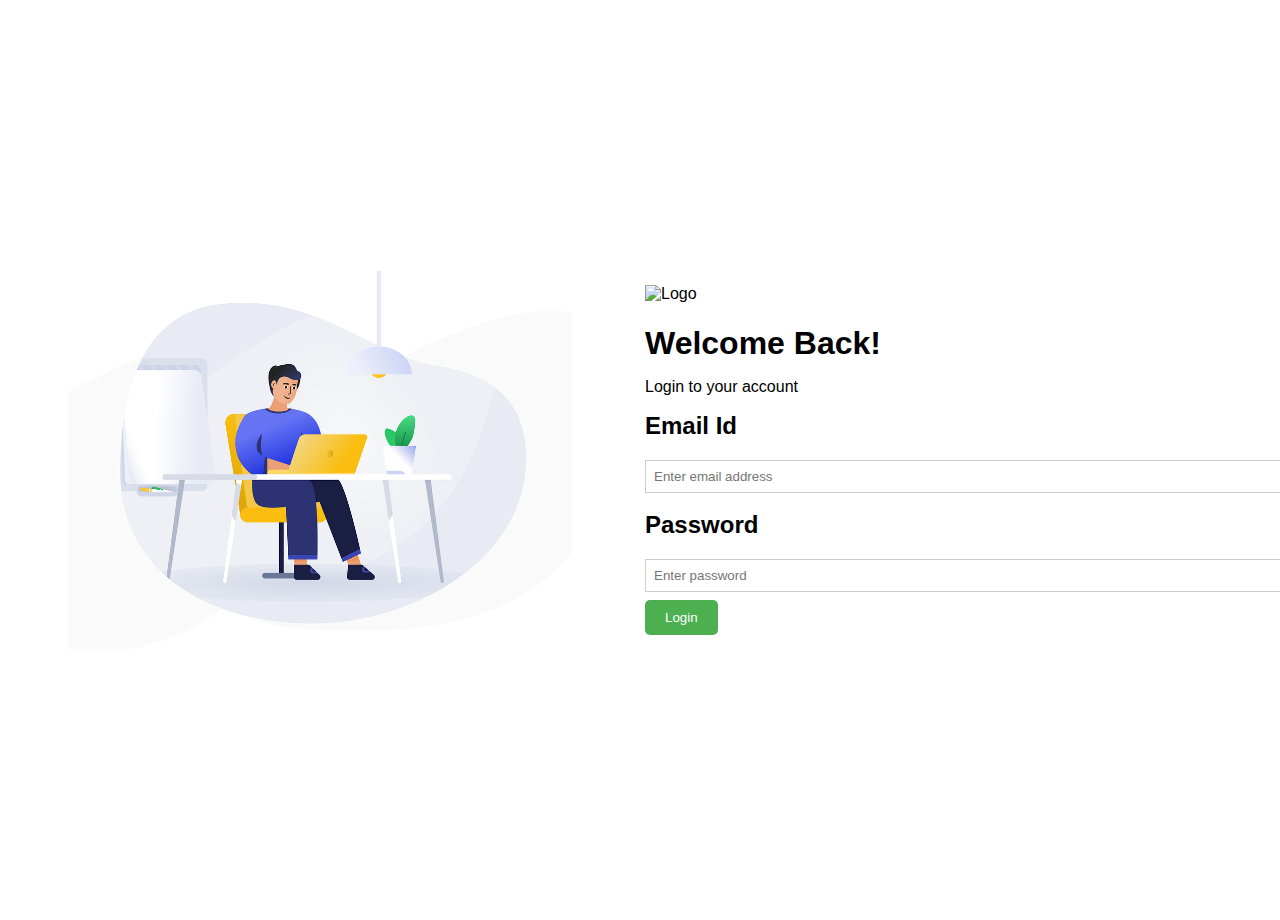
==== client/login.html @ f581bc9a "Add files via upload" ====
<!DOCTYPE html>
<html lang="en">
<head>
    <meta charset="UTF-8">
    <meta name="viewport" content="width=device-width, initial-scale=1.0">
    <title>Login</title>
    <style>
        /* Basic styling for elements */
        body {
            font-family: sans-serif;
            margin: 0;
            padding: 10px; /* Reduced padding */
            margin-top: 0; /* Removed top margin */
            display: flex;
            align-items: center; /* Vertically center the content */
            justify-content: center; /* Horizontally center the content */
        }

        header {
            text-align: left; /* Align header to the left */
        }

        h1 {
            font-size: 2rem;
            margin-bottom: 10px;
        }

        h2 {
            margin-top: 10px; /* Reduced margin */
        }

        label {
            display: block;
            margin-bottom: 3px; /* Reduced margin */
        }

        input {
            width: 100%;
            padding: 8px; /* Reduced padding */
            border: 1px solid #ccc;
            margin-bottom: 8px; /* Reduced margin */
        }

        button {
            background-color: #4CAF50;
            color: white;
            padding: 10px 20px;
            border: none;
            border-radius: 5px;
            cursor: pointer;
        }

        #or-separator {
            text-align: center;
            margin-top: 10px; /* Reduced margin */
        }

        /* Style for the image */
        #image-container {
            flex: 0 0 50%; /* Take up half of the available space */
            height: 100vh; /* Set height to 100% of the viewport height */
            display: flex;
            align-items: center; /* Vertically center the content */
            justify-content: center; /* Horizontally center the content */
            overflow: hidden; /* Hide overflow if the image is larger than viewport */
        }

        #image-container img {
            width: 80%; /* Reduced image size */
            height: auto;
            object-fit: cover; /* Cover the entire container while maintaining aspect ratio */
        }

        #form-container {
            flex: 0 0 50%; /* Take up half of the available space */
            padding-left: 10px; /* Reduced padding */
        }

        /* Style for the logo */
        header img {
            height: 30px; /* Adjust height of the logo */
        }

        @media (max-width: 768px) {
            /* Adjust layout for smaller screens */
            body {
                flex-direction: column; /* Stack items vertically on smaller screens */
                margin-top: 0; /* Remove top margin on smaller screens */
            }

            #image-container,
            #form-container {
                flex: 100%; /* Take up full width on smaller screens */
                padding-left: 0; /* Remove padding on smaller screens */
                height: auto; /* Reset height to auto on smaller screens */
            }

            #image-container img {
                width: 100%; /* Full width on smaller screens */
                height: auto;
            }
        }
    </style>
</head>
<body>
    <div id="image-container">
        <img src="/client/image/img1.png" alt="Your Image">
    </div>

    <div id="form-container">
        <header>
            <img src="/client/image/logo.png" alt="Logo"> 
            <h1>Welcome Back!</h1>
            <p>Login to your account</p>
        </header>

        <main>
            <h2>Email Id</h2>
            <input type="email" id="email" placeholder="Enter email address">

            <h2>Password</h2>
            <input type="password" id="password" placeholder="Enter password">

            <button id="login">Login</button>
        </main>
    </div>
</body>
</html>
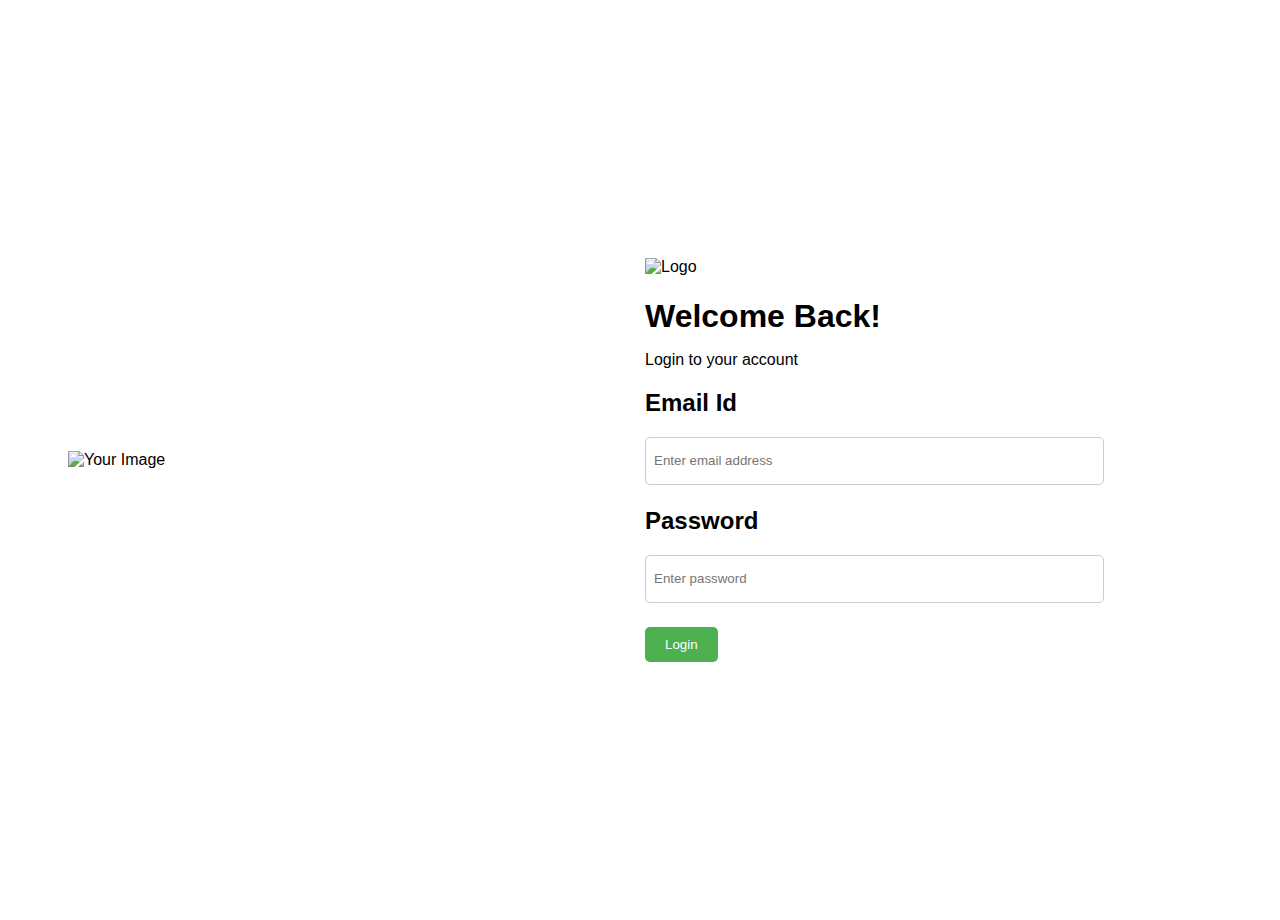
==== commit 3805d2b8: "Update login.html" ====
--- a/client/login.html
+++ b/client/login.html
@@ -6,123 +6,124 @@
     <title>Login</title>
     <style>
         /* Basic styling for elements */
-        body {
-            font-family: sans-serif;
-            margin: 0;
-            padding: 10px; /* Reduced padding */
-            margin-top: 0; /* Removed top margin */
-            display: flex;
-            align-items: center; /* Vertically center the content */
-            justify-content: center; /* Horizontally center the content */
-        }
+body {
+    font-family: sans-serif;
+    margin: 0;
+    padding: 10px; /* Reduced padding */
+    margin-top: 0; /* Removed top margin */
+    display: flex;
+    align-items: center; /* Vertically center the content */
+    justify-content: center; /* Horizontally center the content */
+}
 
-        header {
-            text-align: left; /* Align header to the left */
-        }
+header {
+    text-align: left; /* Align header to the left */
+}
 
-        h1 {
-            font-size: 2rem;
-            margin-bottom: 10px;
-        }
+h1 {
+    font-size: 2rem;
+    margin-bottom: 10px;
+}
 
-        h2 {
-            margin-top: 10px; /* Reduced margin */
-        }
+h2 {
+    margin-top: 10px; /* Reduced margin */
+}
 
-        label {
-            display: block;
-            margin-bottom: 3px; /* Reduced margin */
-        }
+label {
+    display: block;
+    margin-bottom: 3px; /* Reduced margin */
+}
 
-        input {
-            width: 100%;
-            padding: 8px; /* Reduced padding */
-            border: 1px solid #ccc;
-            margin-bottom: 8px; /* Reduced margin */
-        }
+input {
+    width: 80%; /* Reduced width for the input text */
+    padding: 8px; /* Reduced padding */
+    border: 1px solid #ccc;
+    margin-bottom: 8px; /* Reduced margin */
+}
 
-        button {
-            background-color: #4CAF50;
-            color: white;
-            padding: 10px 20px;
-            border: none;
-            border-radius: 5px;
-            cursor: pointer;
-        }
+button {
+    background-color: #4CAF50;
+    color: white;
+    padding: 10px 20px;
+    border: none;
+    border-radius: 5px;
+    cursor: pointer;
+}
 
-        #or-separator {
-            text-align: center;
-            margin-top: 10px; /* Reduced margin */
-        }
+#or-separator {
+    text-align: center;
+    margin-top: 10px; /* Reduced margin */
+}
 
-        /* Style for the image */
-        #image-container {
-            flex: 0 0 50%; /* Take up half of the available space */
-            height: 100vh; /* Set height to 100% of the viewport height */
-            display: flex;
-            align-items: center; /* Vertically center the content */
-            justify-content: center; /* Horizontally center the content */
-            overflow: hidden; /* Hide overflow if the image is larger than viewport */
-        }
+/* Style for the image */
+#image-container {
+    flex: 0 0 50%; /* Take up half of the available space */
+    height: 100vh; /* Set height to 100% of the viewport height */
+    display: flex;
+    align-items: center; /* Vertically center the content */
+    justify-content: center; /* Horizontally center the content */
+    overflow: hidden; /* Hide overflow if the image is larger than viewport */
+}
 
-        #image-container img {
-            width: 80%; /* Reduced image size */
-            height: auto;
-            object-fit: cover; /* Cover the entire container while maintaining aspect ratio */
-        }
+#image-container img {
+    width: 80%; /* Reduced image size */
+    height: auto;
+    object-fit: cover; /* Cover the entire container while maintaining aspect ratio */
+}
 
-        #form-container {
-            flex: 0 0 50%; /* Take up half of the available space */
-            padding-left: 10px; /* Reduced padding */
-        }
+#form-container {
+    flex: 0 0 50%; /* Take up half of the available space */
+    padding-left: 10px; /* Reduced padding */
+}
 
-        /* Style for the logo */
-        header img {
-            height: 30px; /* Adjust height of the logo */
-        }
+/* Style for the logo */
+header img {
+    height: 30px; /* Adjust height of the logo */
+}
 
-        @media (max-width: 768px) {
-            /* Adjust layout for smaller screens */
-            body {
-                flex-direction: column; /* Stack items vertically on smaller screens */
-                margin-top: 0; /* Remove top margin on smaller screens */
-            }
+@media (max-width: 768px) {
+    body {
+        flex-direction: column; /* Stack items vertically on smaller screens */
+        margin-top: 0; /* Remove top margin on smaller screens */
+    }
 
-            #image-container,
-            #form-container {
-                flex: 100%; /* Take up full width on smaller screens */
-                padding-left: 0; /* Remove padding on smaller screens */
-                height: auto; /* Reset height to auto on smaller screens */
-            }
+    #image-container,
+    #form-container {
+        flex: 100%; 
+        padding-left: 0; 
+        height: auto; 
+    }
 
-            #image-container img {
-                width: 100%; /* Full width on smaller screens */
-                height: auto;
-            }
-        }
+    #image-container img {
+        width: 100%; /* Full width on smaller screens */
+        height: auto;
+    }
+}
     </style>
 </head>
 <body>
     <div id="image-container">
-        <img src="/client/image/img1.png" alt="Your Image">
+        <img src="/client/assests/img1.png" alt="Your Image">
     </div>
 
     <div id="form-container">
         <header>
-            <img src="/client/image/logo.png" alt="Logo"> 
+            <img src="/client/assests/logo_login.png" alt="Logo"> 
             <h1>Welcome Back!</h1>
             <p>Login to your account</p>
         </header>
 
-        <main>
+        <main style="margin-top: 20px;"> <!-- Increased margin-top -->
             <h2>Email Id</h2>
-            <input type="email" id="email" placeholder="Enter email address">
-
+            <input type="email" id="email" placeholder="Enter email address" style="width: 70%;height: 30px; padding: 8px; margin-bottom: 12px; border: 1px solid #ccc; border-radius: 5px;"> <!-- Increased padding, margin, and added border-radius -->
+        
             <h2>Password</h2>
-            <input type="password" id="password" placeholder="Enter password">
-
-            <button id="login">Login</button>
-        </main>
+            <input type="password" id="password" placeholder="Enter password" style="width: 70%;height: 30px; padding: 8px; margin-bottom: 12px; border: 1px solid #ccc; border-radius: 5px;"> <!-- Increased padding, margin, and added border-radius -->
+        <br>
+        <a href="index.html" style="text-decoration: none;"> <!-- Added anchor tag -->
+            <button id="login" style="background-color: #4CAF50; color: white; padding: 10px 20px; border: none; border-radius: 5px; cursor: pointer; margin-top: 12px;">Login</button>
+        </a> 
+        </main>        
     </div>
 </body>
 </html>
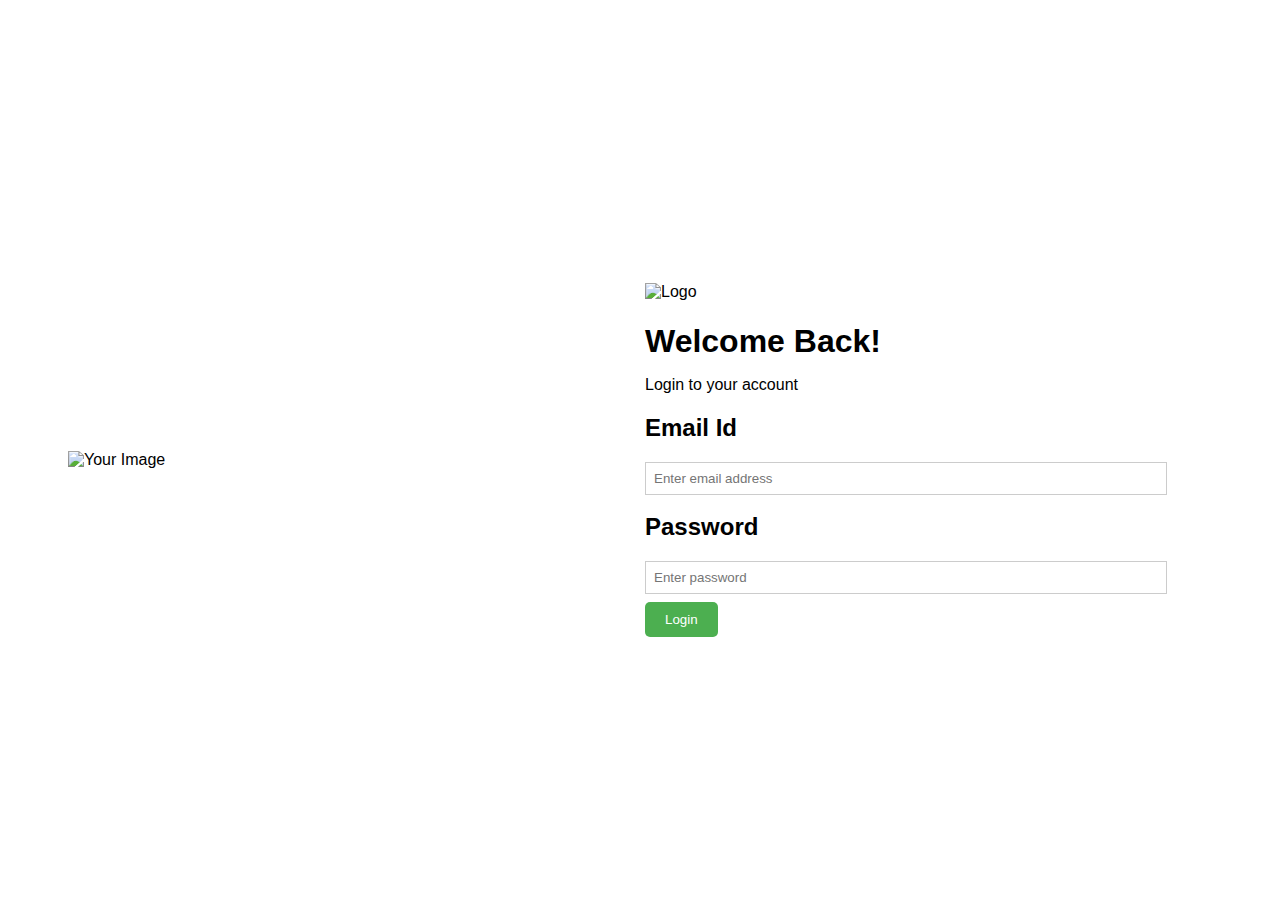
==== commit a80ca801: "Update login.html" ====
--- a/client/login.html
+++ b/client/login.html
@@ -5,100 +5,98 @@
     <meta name="viewport" content="width=device-width, initial-scale=1.0">
     <title>Login</title>
     <style>
-        /* Basic styling for elements */
-body {
-    font-family: sans-serif;
-    margin: 0;
-    padding: 10px; /* Reduced padding */
-    margin-top: 0; /* Removed top margin */
-    display: flex;
-    align-items: center; /* Vertically center the content */
-    justify-content: center; /* Horizontally center the content */
-}
+        body {
+            font-family: sans-serif;
+            margin: 0;
+            padding: 10px;
+            margin-top: 0;
+            display: flex;
+            align-items: center;
+            justify-content: center;
+        }
 
-header {
-    text-align: left; /* Align header to the left */
-}
+        header {
+            text-align: left;
+        }
 
-h1 {
-    font-size: 2rem;
-    margin-bottom: 10px;
-}
+        h1 {
+            font-size: 2rem;
+            margin-bottom: 10px;
+        }
 
-h2 {
-    margin-top: 10px; /* Reduced margin */
-}
+        h2 {
+            margin-top: 10px;
+        }
 
-label {
-    display: block;
-    margin-bottom: 3px; /* Reduced margin */
-}
+        label {
+            display: block;
+            margin-bottom: 3px;
+        }
 
-input {
-    width: 80%; /* Reduced width for the input text */
-    padding: 8px; /* Reduced padding */
-    border: 1px solid #ccc;
-    margin-bottom: 8px; /* Reduced margin */
-}
+        input {
+            width: 80%; 
+            padding: 8px; 
+            border: 1px solid #ccc;
+            margin-bottom: 8px;
+        }
 
-button {
-    background-color: #4CAF50;
-    color: white;
-    padding: 10px 20px;
-    border: none;
-    border-radius: 5px;
-    cursor: pointer;
-}
+        button {
+            background-color: #4CAF50;
+            color: white;
+            padding: 10px 20px;
+            border: none;
+            border-radius: 5px;
+            cursor: pointer;
+        }
 
-#or-separator {
-    text-align: center;
-    margin-top: 10px; /* Reduced margin */
-}
+        #or-separator {
+            text-align: center;
+            margin-top: 10px; 
+        }
 
-/* Style for the image */
-#image-container {
-    flex: 0 0 50%; /* Take up half of the available space */
-    height: 100vh; /* Set height to 100% of the viewport height */
-    display: flex;
-    align-items: center; /* Vertically center the content */
-    justify-content: center; /* Horizontally center the content */
-    overflow: hidden; /* Hide overflow if the image is larger than viewport */
-}
+        #image-container {
+            flex: 0 0 50%;
+            height: 100vh;
+            display: flex;
+            align-items: center; 
+            justify-content: center; 
+            overflow: hidden; /* Hide overflow if the image is larger than viewport */
+        }
 
-#image-container img {
-    width: 80%; /* Reduced image size */
-    height: auto;
-    object-fit: cover; /* Cover the entire container while maintaining aspect ratio */
-}
+        #image-container img {
+            width: 80%; /* Reduced image size */
+            height: auto;
+            object-fit: cover; /* Cover the entire container while maintaining aspect ratio */
+        }
 
-#form-container {
-    flex: 0 0 50%; /* Take up half of the available space */
-    padding-left: 10px; /* Reduced padding */
-}
+        #form-container {
+            flex: 0 0 50%; /* Take up half of the available space */
+            padding-left: 10px; /* Reduced padding */
+        }
 
-/* Style for the logo */
-header img {
-    height: 30px; /* Adjust height of the logo */
-}
+        /* Style for the logo */
+        header img {
+            height: 30px; /* Adjust height of the logo */
+        }
 
-@media (max-width: 768px) {
-    body {
-        flex-direction: column; /* Stack items vertically on smaller screens */
-        margin-top: 0; /* Remove top margin on smaller screens */
-    }
+        @media (max-width: 768px) {
+            body {
+                flex-direction: column; /* Stack items vertically on smaller screens */
+                margin-top: 0; /* Remove top margin on smaller screens */
+            }
 
-    #image-container,
-    #form-container {
-        flex: 100%; 
-        padding-left: 0; 
-        height: auto; 
-    }
+            #image-container,
+            #form-container {
+                flex: 100%; 
+                padding-left: 0; 
+                height: auto; 
+            }
 
-    #image-container img {
-        width: 100%; /* Full width on smaller screens */
-        height: auto;
-    }
-}
+            #image-container img {
+                width: 100%; /* Full width on smaller screens */
+                height: auto;
+            }
+        }
     </style>
 </head>
 <body>
@@ -115,15 +113,61 @@
 
         <main style="margin-top: 20px;"> <!-- Increased margin-top -->
             <h2>Email Id</h2>
-            <input type="email" id="email" placeholder="Enter email address" style="width: 70%;height: 30px; padding: 8px; margin-bottom: 12px; border: 1px solid #ccc; border-radius: 5px;"> <!-- Increased padding, margin, and added border-radius -->
+            <input type="email" id="email" placeholder="Enter email address">
         
             <h2>Password</h2>
-            <input type="password" id="password" placeholder="Enter password" style="width: 70%;height: 30px; padding: 8px; margin-bottom: 12px; border: 1px solid #ccc; border-radius: 5px;"> <!-- Increased padding, margin, and added border-radius -->
-        <br>
-        <a href="index.html" style="text-decoration: none;"> <!-- Added anchor tag -->
-            <button id="login" style="background-color: #4CAF50; color: white; padding: 10px 20px; border: none; border-radius: 5px; cursor: pointer; margin-top: 12px;">Login</button>
-        </a> 
+            <input type="password" id="password" placeholder="Enter password">
+        
+            <br>
+            <button id="login">Login</button>
+            <p id="error-message" style="color: red; display: none;"></p> <!-- Error message element -->
+            <p id="success-message" style="color: green; display: none;">Login Successful!</p> <!-- Success message element -->
         </main>        
     </div>
+
+    <script src="https://www.gstatic.com/firebasejs/10.10.0/firebase-auth.js"></script>
+    <script src="/client/firebase-config.js" type="module"></script>
+    <script type="module">
+        // Firebase Auth module
+        import { getAuth, signInWithEmailAndPassword } from "https://www.gstatic.com/firebasejs/10.10.0/firebase-auth.js";
+
+        // Get references to email and password input fields
+        const emailInput = document.getElementById('email');
+        const passwordInput = document.getElementById('password');
+        
+        // Get reference to the error message element
+        const errorMessage = document.getElementById('error-message');
+        // Get reference to the success message element
+        const successMessage = document.getElementById('success-message');
+
+        // Get reference to the login button
+        const loginButton = document.getElementById('login');
+
+        loginButton.addEventListener('click', () => {
+            const email = emailInput.value;
+            const password = passwordInput.value;
+
+            const auth = getAuth();
+
+            signInWithEmailAndPassword(auth, email, password)
+            .then((userCredential) => {
+                const user = userCredential.user;
+                console.log(user);
+                successMessage.style.display = 'block';
+                // Redirect to index.html after 2 seconds
+                setTimeout(() => {
+                    window.location.href = 'index.html';
+                }, 2000);
+            })
+            .catch((error) => {
+                // Handle errors
+                const errorMessageText = error.message;
+                console.error(errorMessageText);
+                // Display error message to the user
+                errorMessage.textContent = errorMessageText;
+                errorMessage.style.display = 'block';
+            });
+        });
+    </script>
 </body>
 </html>
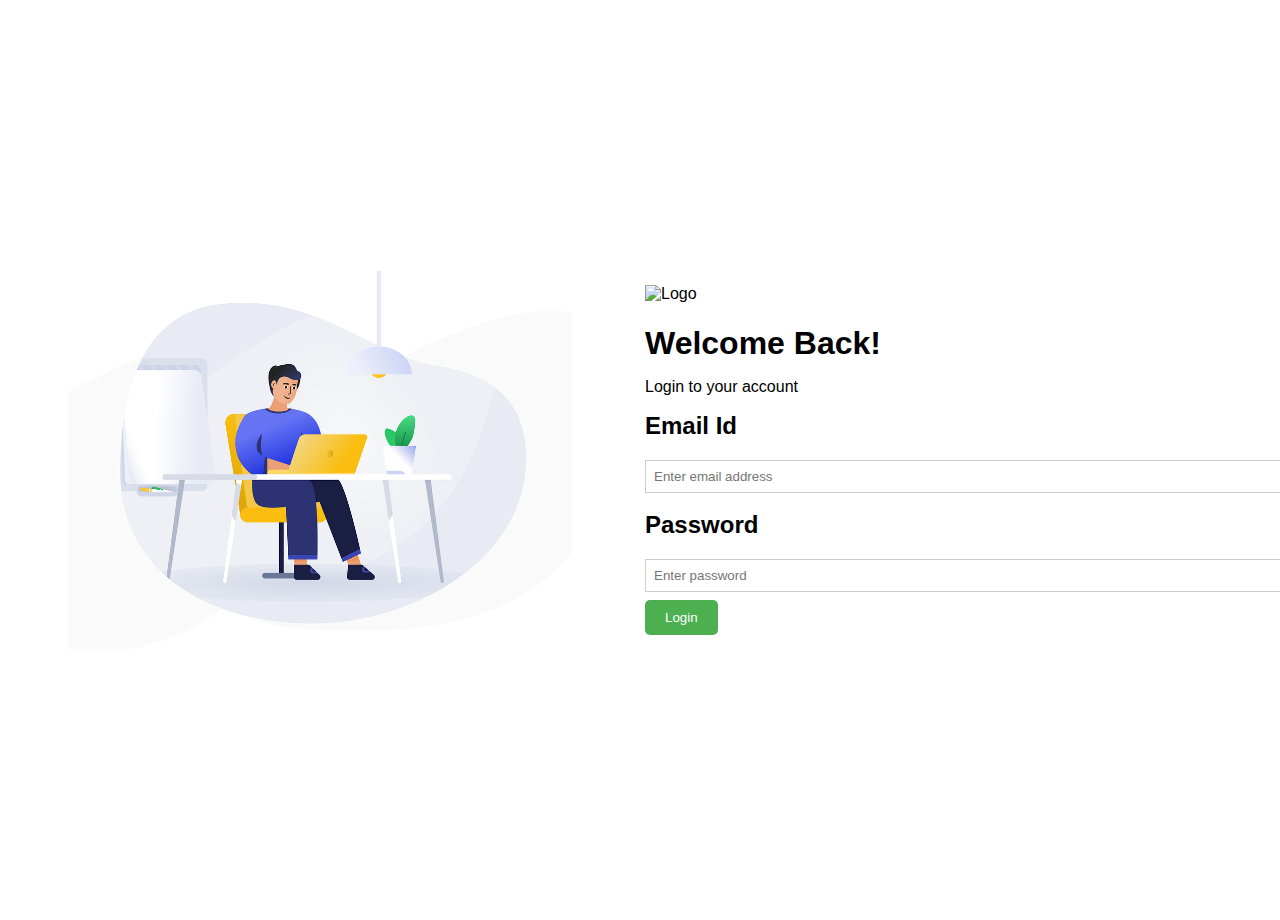
==== commit e2905ba4: "Add files via upload" ====
--- a/client/login.html
+++ b/client/login.html
@@ -5,18 +5,19 @@
     <meta name="viewport" content="width=device-width, initial-scale=1.0">
     <title>Login</title>
     <style>
+        /* Basic styling for elements */
         body {
             font-family: sans-serif;
             margin: 0;
-            padding: 10px;
-            margin-top: 0;
+            padding: 10px; /* Reduced padding */
+            margin-top: 0; /* Removed top margin */
             display: flex;
-            align-items: center;
-            justify-content: center;
+            align-items: center; /* Vertically center the content */
+            justify-content: center; /* Horizontally center the content */
         }
 
         header {
-            text-align: left;
+            text-align: left; /* Align header to the left */
         }
 
         h1 {
@@ -25,19 +26,19 @@
         }
 
         h2 {
-            margin-top: 10px;
+            margin-top: 10px; /* Reduced margin */
         }
 
         label {
             display: block;
-            margin-bottom: 3px;
+            margin-bottom: 3px; /* Reduced margin */
         }
 
         input {
-            width: 80%; 
-            padding: 8px; 
+            width: 100%;
+            padding: 8px; /* Reduced padding */
             border: 1px solid #ccc;
-            margin-bottom: 8px;
+            margin-bottom: 8px; /* Reduced margin */
         }
 
         button {
@@ -51,15 +52,16 @@
 
         #or-separator {
             text-align: center;
-            margin-top: 10px; 
+            margin-top: 10px; /* Reduced margin */
         }
 
+        /* Style for the image */
         #image-container {
-            flex: 0 0 50%;
-            height: 100vh;
+            flex: 0 0 50%; /* Take up half of the available space */
+            height: 100vh; /* Set height to 100% of the viewport height */
             display: flex;
-            align-items: center; 
-            justify-content: center; 
+            align-items: center; /* Vertically center the content */
+            justify-content: center; /* Horizontally center the content */
             overflow: hidden; /* Hide overflow if the image is larger than viewport */
         }
 
@@ -80,6 +82,7 @@
         }
 
         @media (max-width: 768px) {
+            /* Adjust layout for smaller screens */
             body {
                 flex-direction: column; /* Stack items vertically on smaller screens */
                 margin-top: 0; /* Remove top margin on smaller screens */
@@ -87,9 +90,9 @@
 
             #image-container,
             #form-container {
-                flex: 100%; 
-                padding-left: 0; 
-                height: auto; 
+                flex: 100%; /* Take up full width on smaller screens */
+                padding-left: 0; /* Remove padding on smaller screens */
+                height: auto; /* Reset height to auto on smaller screens */
             }
 
             #image-container img {
@@ -101,73 +104,25 @@
 </head>
 <body>
     <div id="image-container">
-        <img src="/client/assests/img1.png" alt="Your Image">
+        <img src="/client/image/img1.png" alt="Your Image">
     </div>
 
     <div id="form-container">
         <header>
-            <img src="/client/assests/logo_login.png" alt="Logo"> 
+            <img src="/client/image/logo.png" alt="Logo"> 
             <h1>Welcome Back!</h1>
             <p>Login to your account</p>
         </header>
 
-        <main style="margin-top: 20px;"> <!-- Increased margin-top -->
+        <main>
             <h2>Email Id</h2>
             <input type="email" id="email" placeholder="Enter email address">
-        
+
             <h2>Password</h2>
             <input type="password" id="password" placeholder="Enter password">
-        
-            <br>
+
             <button id="login">Login</button>
-            <p id="error-message" style="color: red; display: none;"></p> <!-- Error message element -->
-            <p id="success-message" style="color: green; display: none;">Login Successful!</p> <!-- Success message element -->
-        </main>        
+        </main>
     </div>
-
-    <script src="https://www.gstatic.com/firebasejs/10.10.0/firebase-auth.js"></script>
-    <script src="/client/firebase-config.js" type="module"></script>
-    <script type="module">
-        // Firebase Auth module
-        import { getAuth, signInWithEmailAndPassword } from "https://www.gstatic.com/firebasejs/10.10.0/firebase-auth.js";
-
-        // Get references to email and password input fields
-        const emailInput = document.getElementById('email');
-        const passwordInput = document.getElementById('password');
-        
-        // Get reference to the error message element
-        const errorMessage = document.getElementById('error-message');
-        // Get reference to the success message element
-        const successMessage = document.getElementById('success-message');
-
-        // Get reference to the login button
-        const loginButton = document.getElementById('login');
-
-        loginButton.addEventListener('click', () => {
-            const email = emailInput.value;
-            const password = passwordInput.value;
-
-            const auth = getAuth();
-
-            signInWithEmailAndPassword(auth, email, password)
-            .then((userCredential) => {
-                const user = userCredential.user;
-                console.log(user);
-                successMessage.style.display = 'block';
-                // Redirect to index.html after 2 seconds
-                setTimeout(() => {
-                    window.location.href = 'index.html';
-                }, 2000);
-            })
-            .catch((error) => {
-                // Handle errors
-                const errorMessageText = error.message;
-                console.error(errorMessageText);
-                // Display error message to the user
-                errorMessage.textContent = errorMessageText;
-                errorMessage.style.display = 'block';
-            });
-        });
-    </script>
 </body>
 </html>
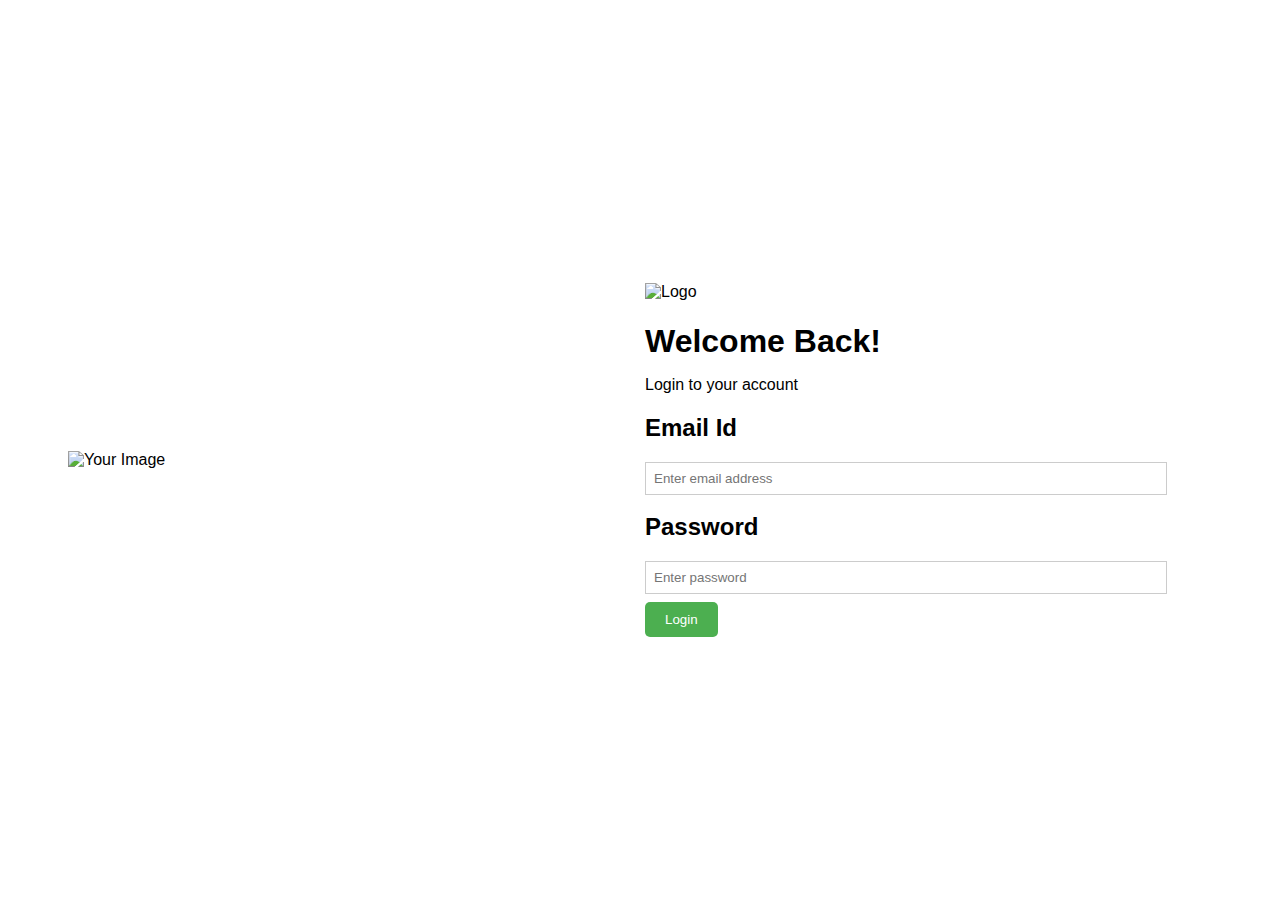
==== commit 85ccdf14: "Update login.html" ====
--- a/client/login.html
+++ b/client/login.html
@@ -5,19 +5,18 @@
     <meta name="viewport" content="width=device-width, initial-scale=1.0">
     <title>Login</title>
     <style>
-        /* Basic styling for elements */
         body {
             font-family: sans-serif;
             margin: 0;
-            padding: 10px; /* Reduced padding */
-            margin-top: 0; /* Removed top margin */
+            padding: 10px;
+            margin-top: 0;
             display: flex;
-            align-items: center; /* Vertically center the content */
-            justify-content: center; /* Horizontally center the content */
+            align-items: center;
+            justify-content: center;
         }
 
         header {
-            text-align: left; /* Align header to the left */
+            text-align: left;
         }
 
         h1 {
@@ -26,19 +25,19 @@
         }
 
         h2 {
-            margin-top: 10px; /* Reduced margin */
+            margin-top: 10px;
         }
 
         label {
             display: block;
-            margin-bottom: 3px; /* Reduced margin */
+            margin-bottom: 3px;
         }
 
         input {
-            width: 100%;
-            padding: 8px; /* Reduced padding */
+            width: 80%; 
+            padding: 8px; 
             border: 1px solid #ccc;
-            margin-bottom: 8px; /* Reduced margin */
+            margin-bottom: 8px;
         }
 
         button {
@@ -52,16 +51,15 @@
 
         #or-separator {
             text-align: center;
-            margin-top: 10px; /* Reduced margin */
+            margin-top: 10px; 
         }
 
-        /* Style for the image */
         #image-container {
-            flex: 0 0 50%; /* Take up half of the available space */
-            height: 100vh; /* Set height to 100% of the viewport height */
+            flex: 0 0 50%;
+            height: 100vh;
             display: flex;
-            align-items: center; /* Vertically center the content */
-            justify-content: center; /* Horizontally center the content */
+            align-items: center; 
+            justify-content: center; 
             overflow: hidden; /* Hide overflow if the image is larger than viewport */
         }
 
@@ -82,7 +80,6 @@
         }
 
         @media (max-width: 768px) {
-            /* Adjust layout for smaller screens */
             body {
                 flex-direction: column; /* Stack items vertically on smaller screens */
                 margin-top: 0; /* Remove top margin on smaller screens */
@@ -90,9 +87,9 @@
 
             #image-container,
             #form-container {
-                flex: 100%; /* Take up full width on smaller screens */
-                padding-left: 0; /* Remove padding on smaller screens */
-                height: auto; /* Reset height to auto on smaller screens */
+                flex: 100%; 
+                padding-left: 0; 
+                height: auto; 
             }
 
             #image-container img {
@@ -104,25 +101,73 @@
 </head>
 <body>
     <div id="image-container">
-        <img src="/client/image/img1.png" alt="Your Image">
+        <img src="/client/assests/img1.png" alt="Your Image">
     </div>
 
     <div id="form-container">
         <header>
-            <img src="/client/image/logo.png" alt="Logo"> 
+            <img src="/client/assests/logo_login.png" alt="Logo"> 
             <h1>Welcome Back!</h1>
             <p>Login to your account</p>
         </header>
 
-        <main>
+        <main style="margin-top: 20px;"> <!-- Increased margin-top -->
             <h2>Email Id</h2>
             <input type="email" id="email" placeholder="Enter email address">
-
+        
             <h2>Password</h2>
             <input type="password" id="password" placeholder="Enter password">
+        
+            <br>
+            <button id="login">Login</button>
+            <p id="error-message" style="color: red; display: none;"></p> <!-- Error message element -->
+            <p id="success-message" style="color: green; display: none;">Login Successful!</p> <!-- Success message element -->
+        </main>        
+    </div>
 
-            <button id="login">Login</button>
-        </main>
-    </div>
+    <script src="https://www.gstatic.com/firebasejs/10.10.0/firebase-auth.js"></script>
+    <script src="/client/firebase-config.js" type="module"></script>
+    <script type="module">
+        // Firebase Auth module
+        import { getAuth, signInWithEmailAndPassword } from "https://www.gstatic.com/firebasejs/10.10.0/firebase-auth.js";
+
+        // Get references to email and password input fields
+        const emailInput = document.getElementById('email');
+        const passwordInput = document.getElementById('password');
+        
+        // Get reference to the error message element
+        const errorMessage = document.getElementById('error-message');
+        // Get reference to the success message element
+        const successMessage = document.getElementById('success-message');
+
+        // Get reference to the login button
+        const loginButton = document.getElementById('login');
+
+        loginButton.addEventListener('click', () => {
+            const email = emailInput.value;
+            const password = passwordInput.value;
+
+            const auth = getAuth();
+
+            signInWithEmailAndPassword(auth, email, password)
+            .then((userCredential) => {
+                const user = userCredential.user;
+                console.log(user);
+                successMessage.style.display = 'block';
+                // Redirect to index.html after 2 seconds
+                setTimeout(() => {
+                    window.location.href = 'index.html';
+                }, 2000);
+            })
+            .catch((error) => {
+                // Handle errors
+                const errorMessageText = error.message;
+                console.error(errorMessageText);
+                // Display error message to the user
+                errorMessage.textContent = errorMessageText;
+                errorMessage.style.display = 'block';
+            });
+        });
+    </script>
 </body>
 </html>
